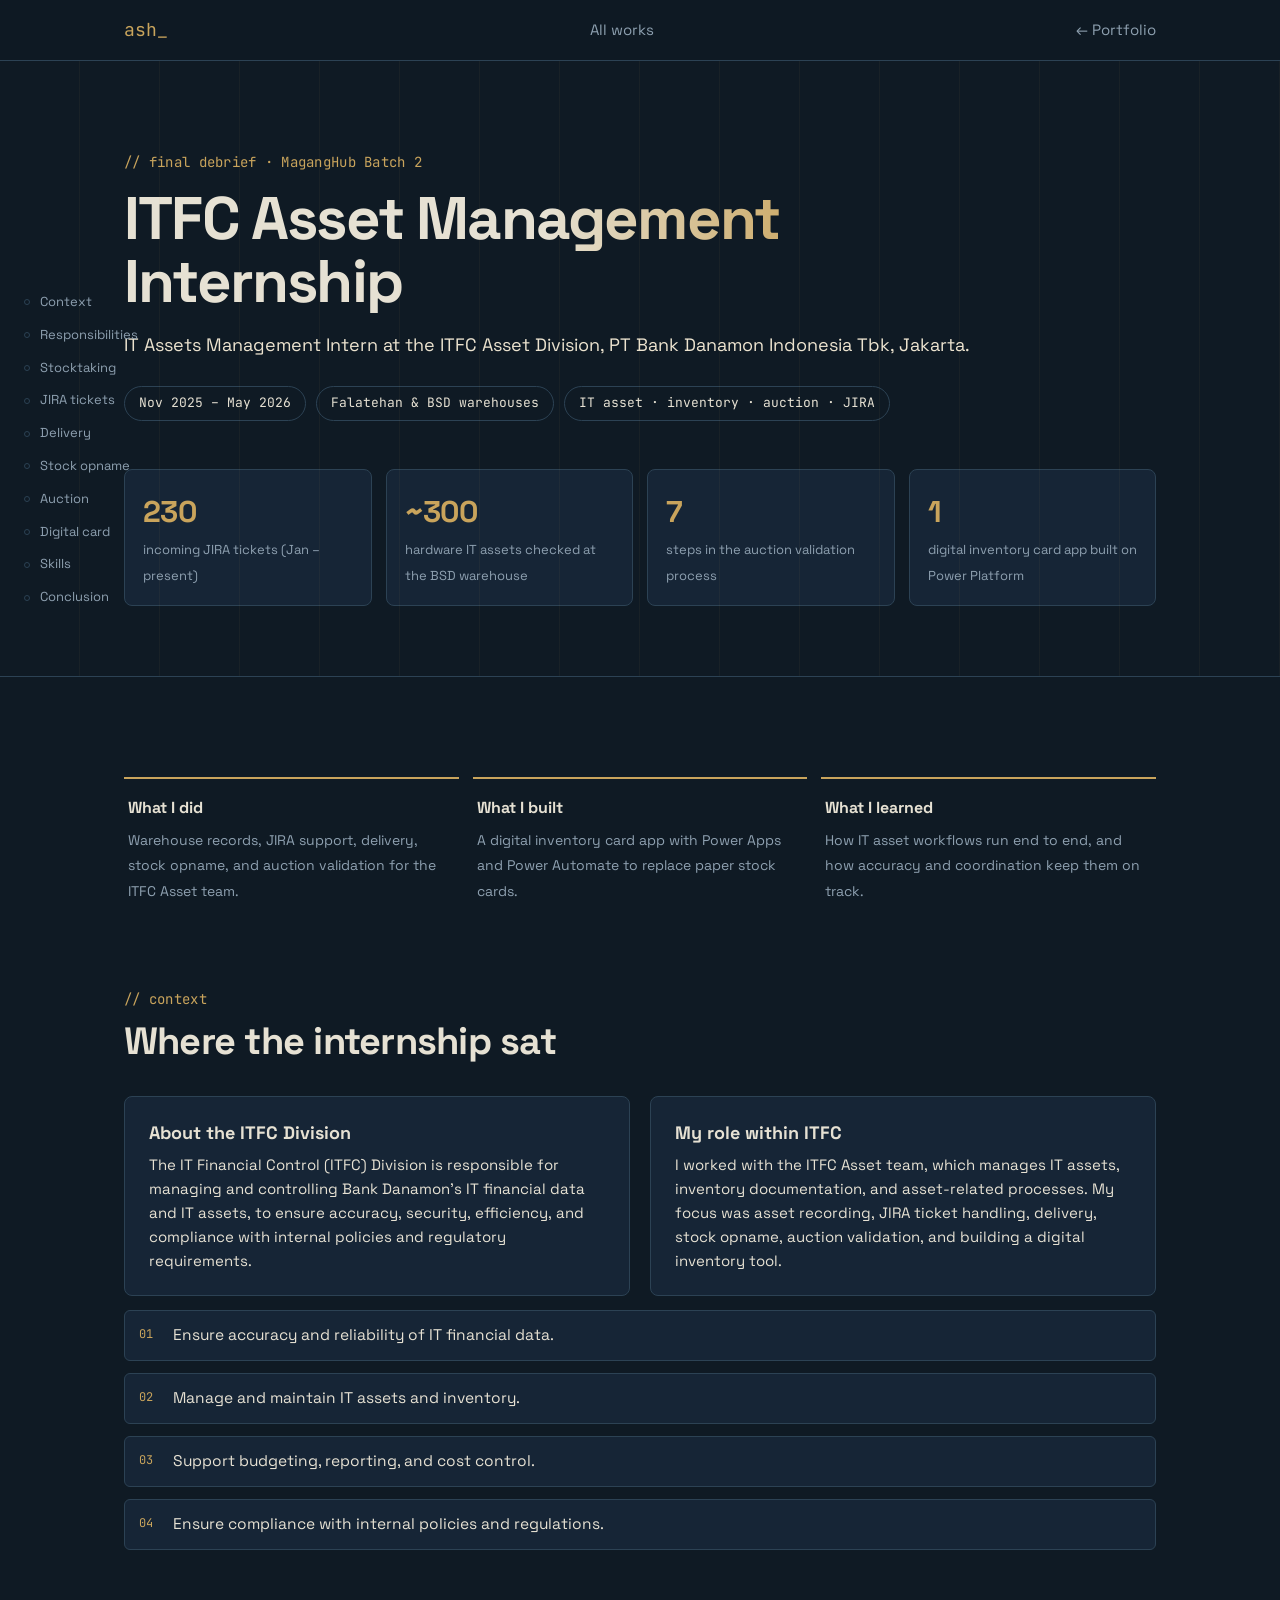
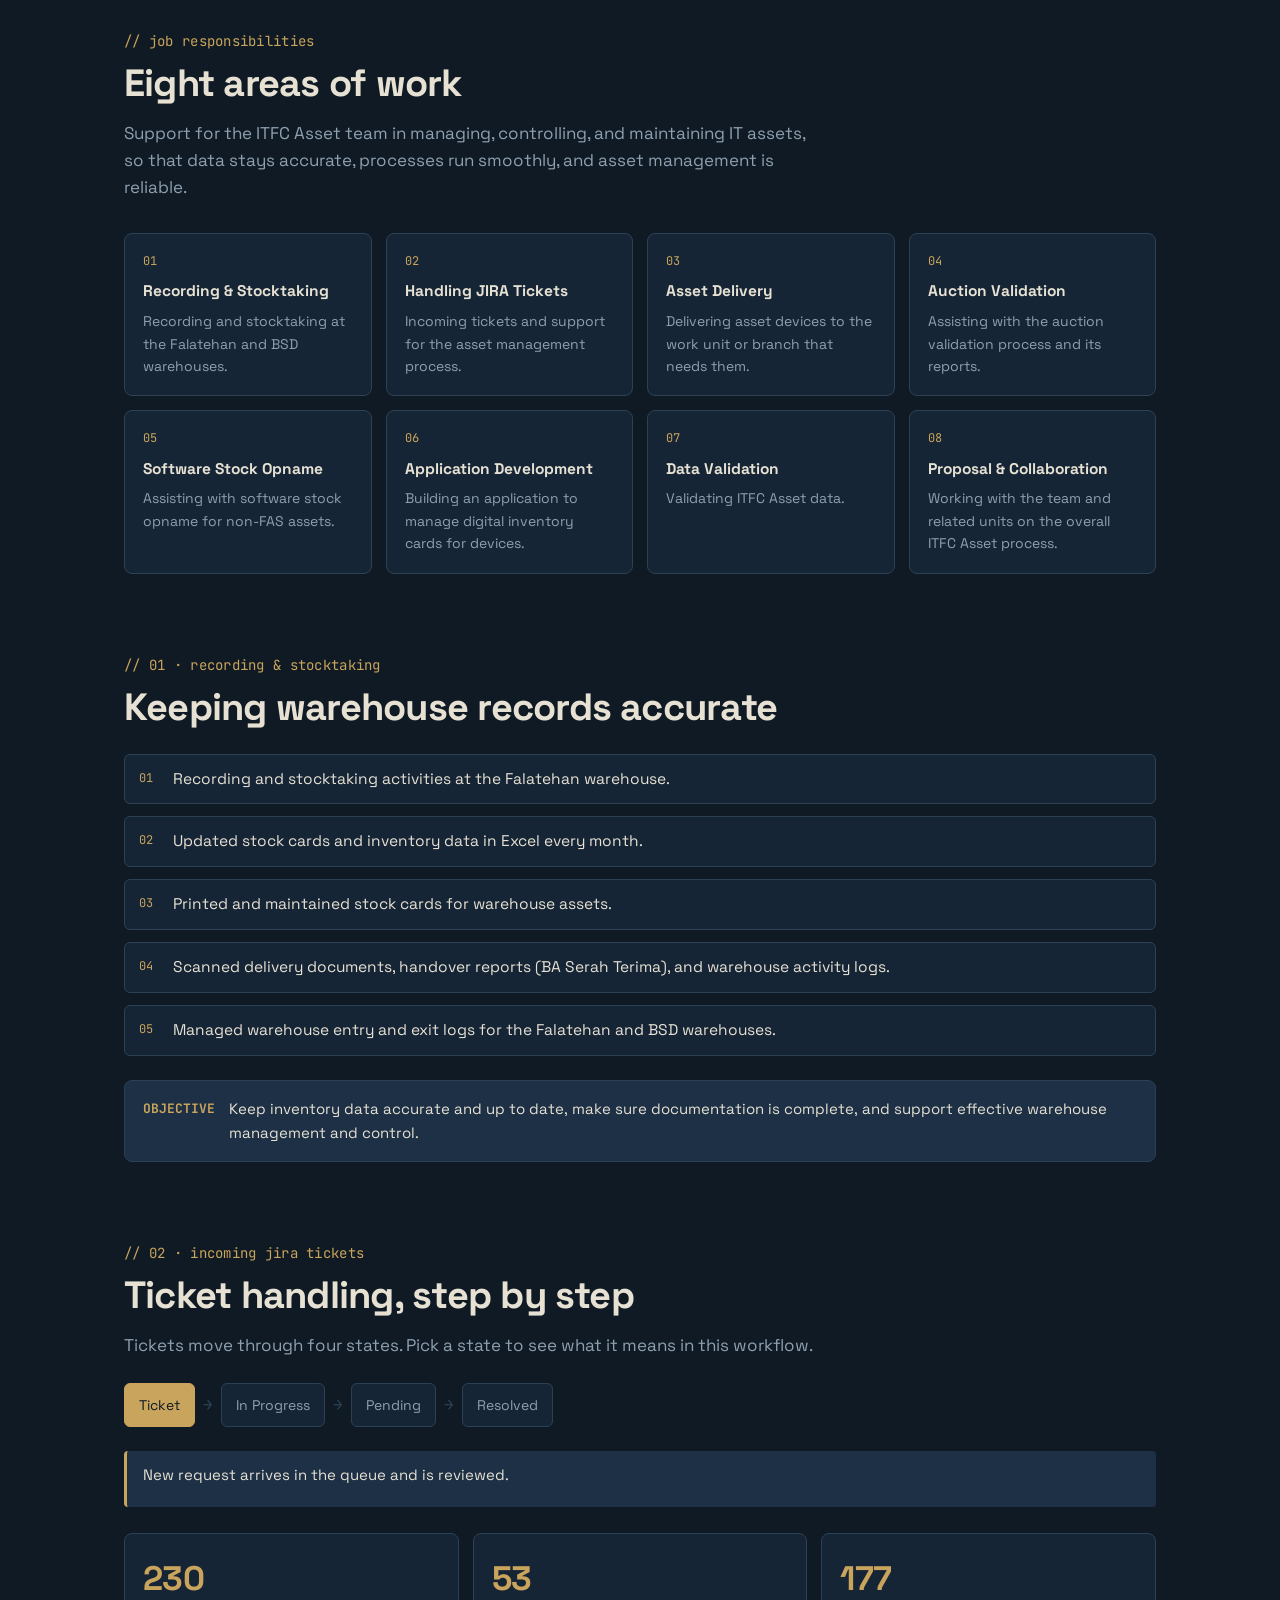
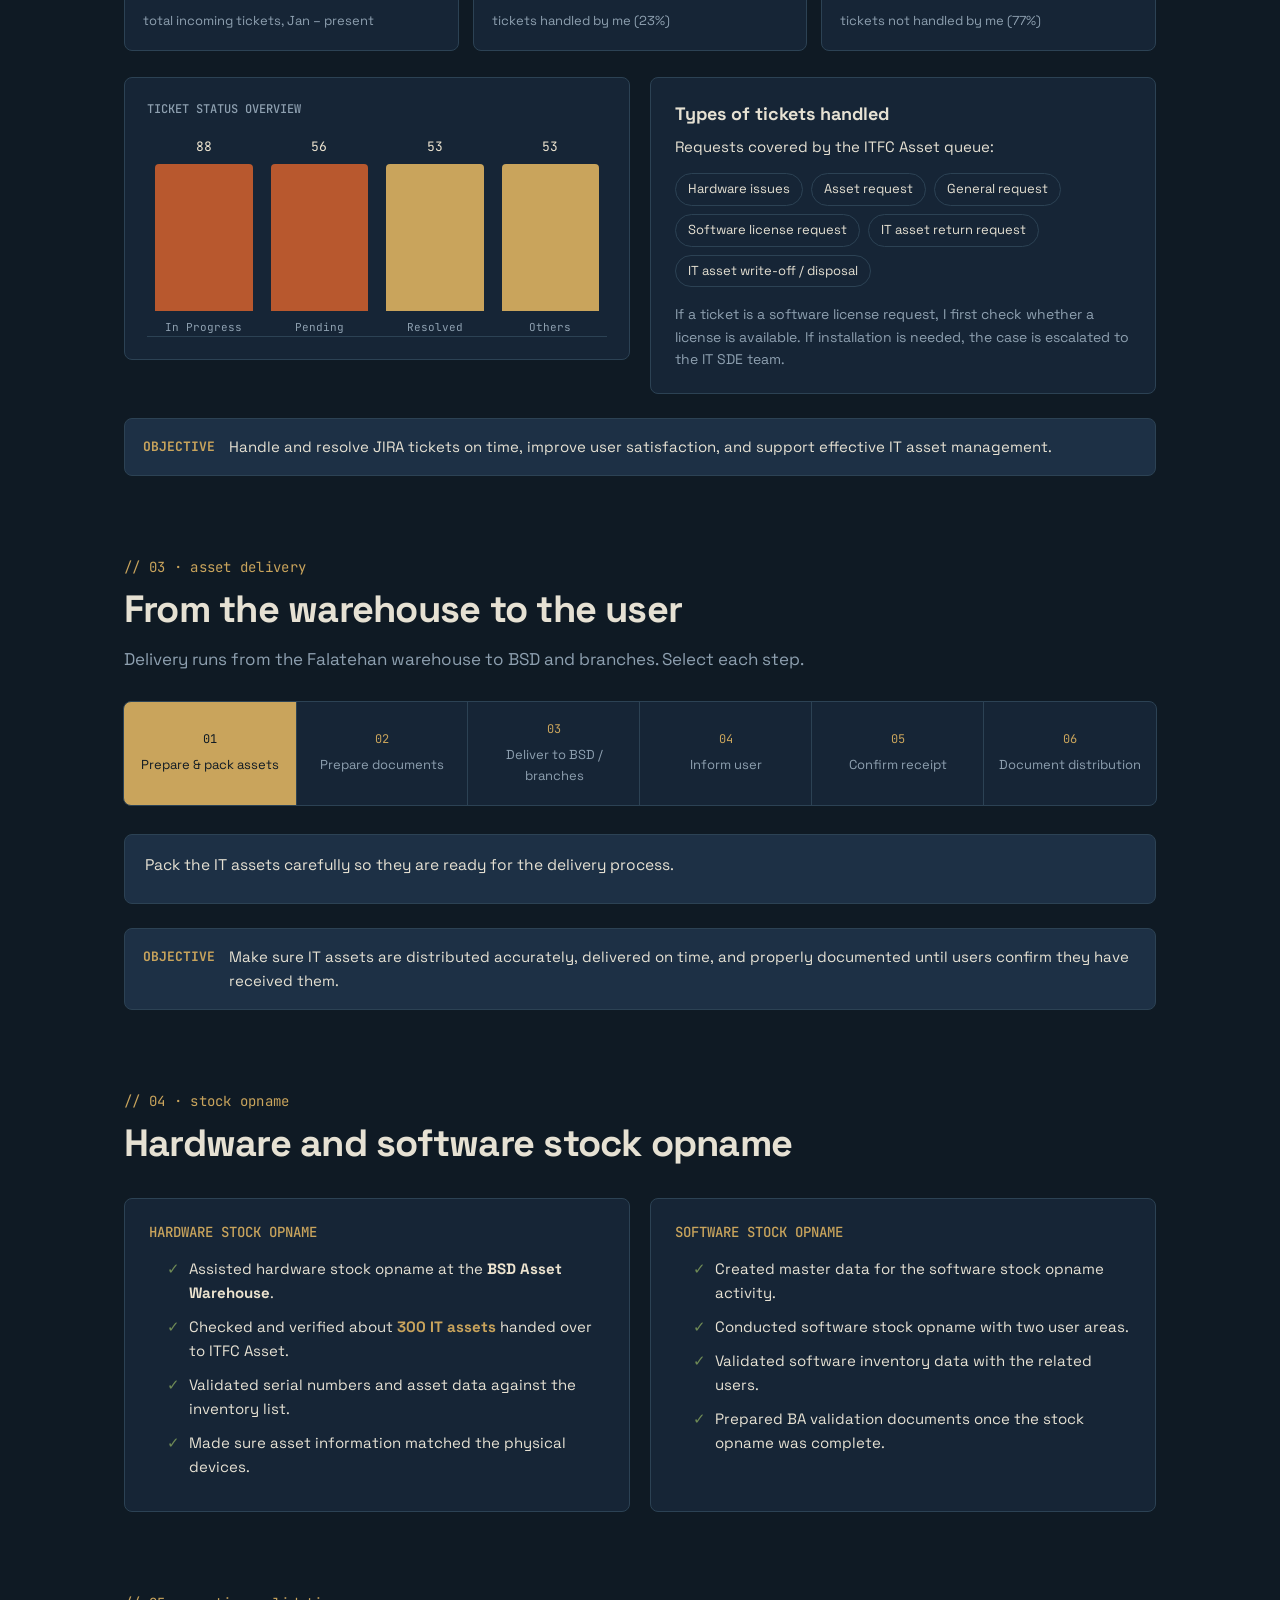
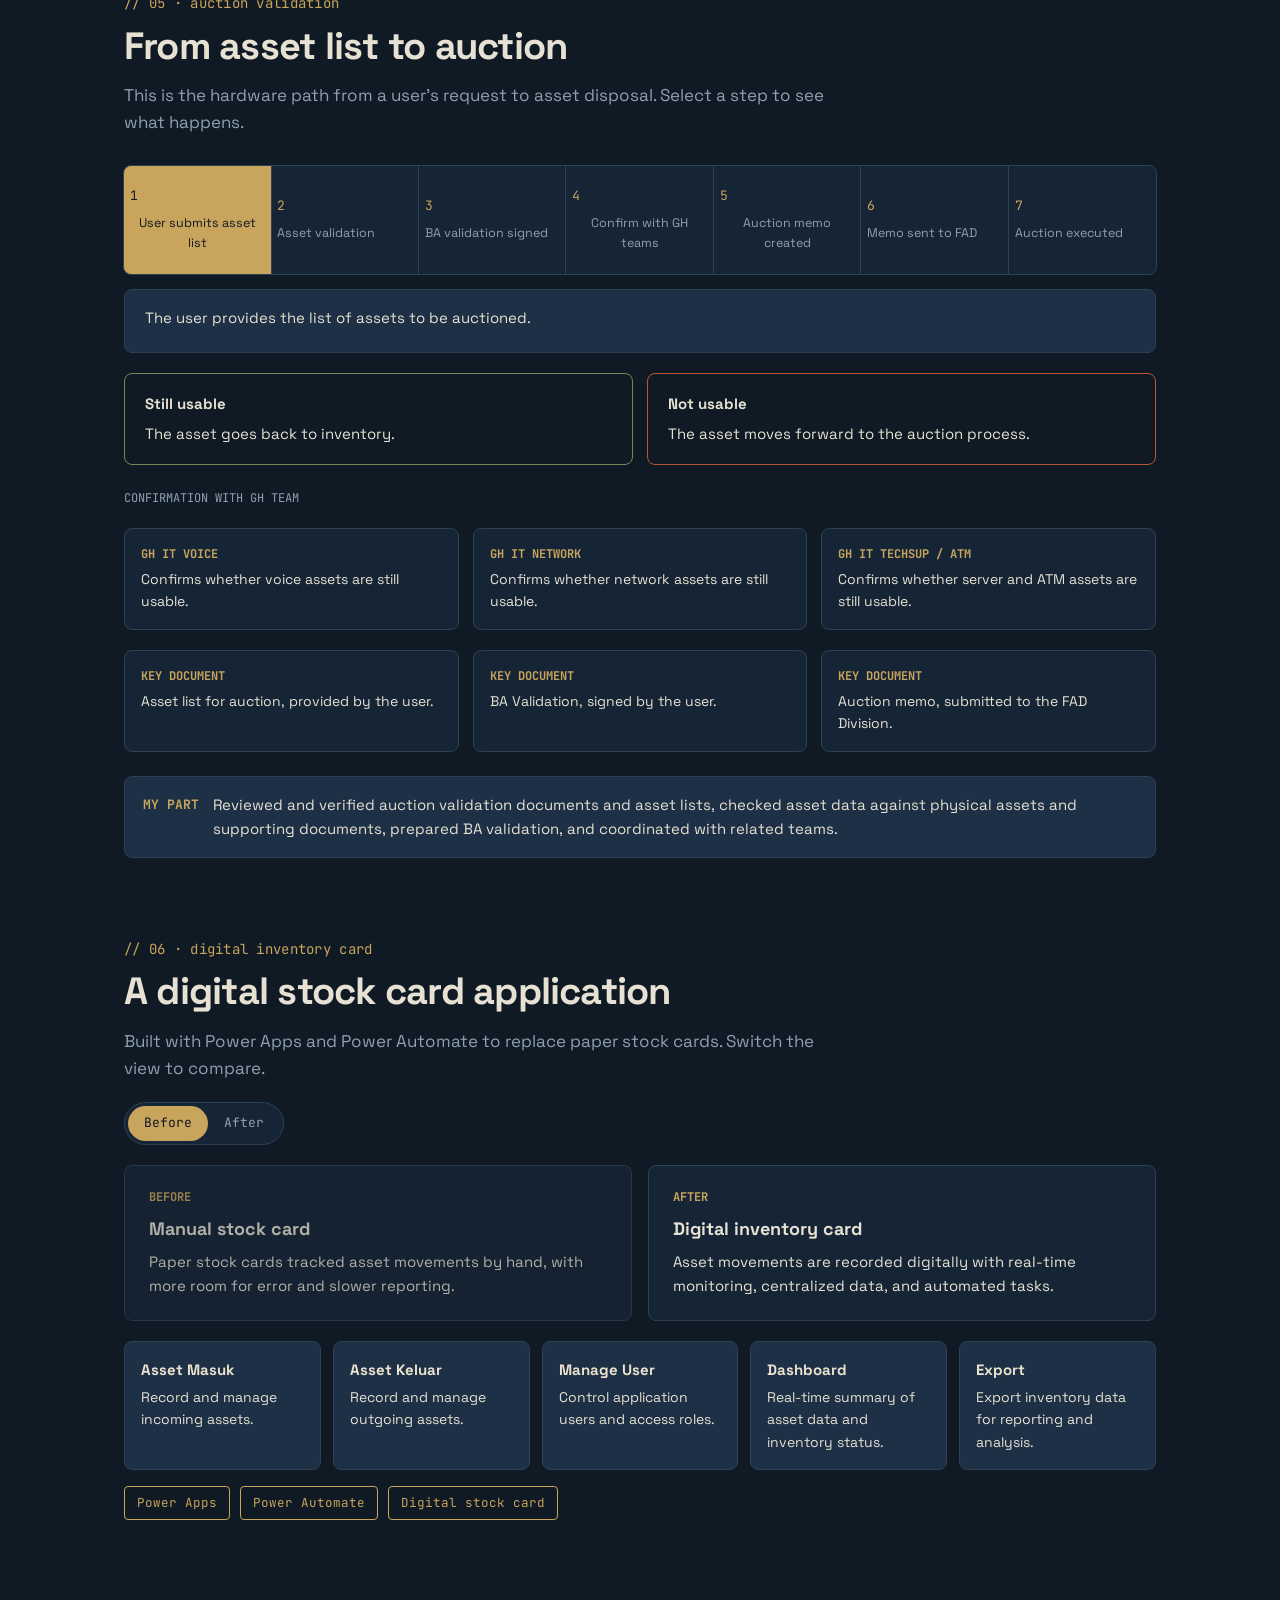
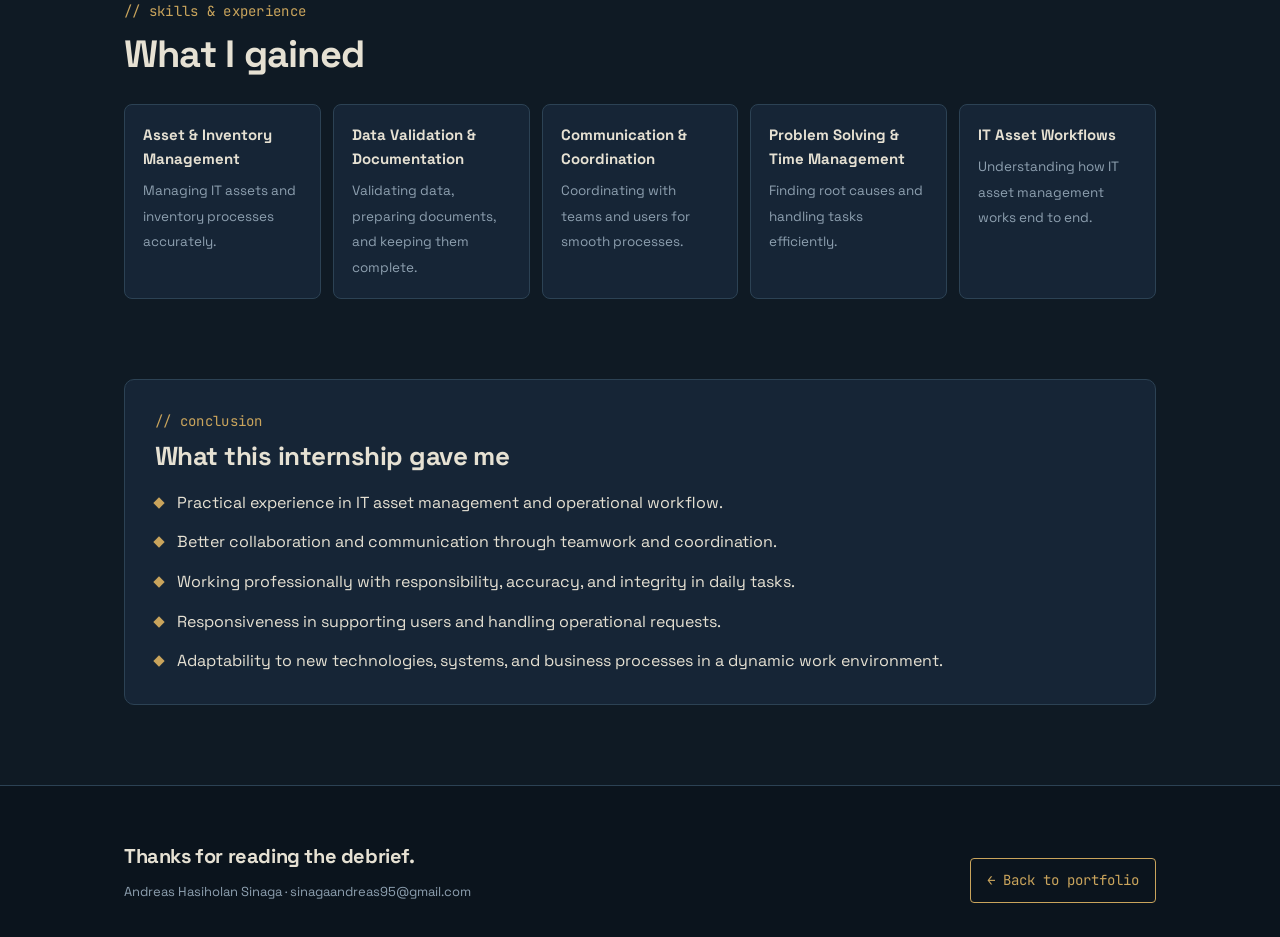
==== debrief.html @ f8578f16 "Add files via upload" ====
<!DOCTYPE html>
<html lang="en">
<head>
<meta charset="UTF-8">
<meta name="viewport" content="width=device-width, initial-scale=1">
<title>Internship Debrief · ITFC Asset Management, Bank Danamon | Andreas Hasiholan Sinaga</title>
<meta name="description" content="Final debrief of the IT Assets Management internship at ITFC Asset Division, Bank Danamon, MagangHub Batch 2.">
<link rel="preconnect" href="https://fonts.googleapis.com">
<link href="https://fonts.googleapis.com/css2?family=Space+Grotesk:wght@400;500;700&family=JetBrains+Mono:wght@400;500&display=swap" rel="stylesheet">
<style>
:root{--navy:#0f1a24;--panel:#162536;--panel2:#1d3045;--steel:#2c4254;--khaki:#c9a45c;--rust:#b8582e;--cream:#ece3cf;--ink:#e6e1d3;--muted:#8ea0b0;--moss:#6f8a55}
*{box-sizing:border-box;margin:0;padding:0}
html{scroll-behavior:smooth}
body{background:var(--navy);color:var(--ink);font-family:'Space Grotesk',system-ui,sans-serif;line-height:1.6;overflow-x:hidden}
.mono{font-family:'JetBrains Mono',monospace}
a{color:var(--khaki);text-decoration:none}
button{font:inherit}
:focus-visible{outline:2px solid var(--khaki);outline-offset:3px}
.wrap{max-width:1080px;margin:0 auto;padding:0 24px}
section{padding:80px 0}
.kicker{color:var(--khaki);font-size:14px;margin-bottom:10px}
.h2{font-size:clamp(26px,3.6vw,38px);font-weight:700;letter-spacing:-.02em;line-height:1.15;margin-bottom:14px}
.lead{max-width:64ch;font-size:17px;color:var(--muted)}
.rv{opacity:0;transform:translateY(22px);transition:opacity .7s ease,transform .7s ease}
.rv.in{opacity:1;transform:none}
.card{background:var(--panel);border:1px solid var(--steel);border-radius:8px;padding:22px 24px;transition:border-color .3s}
.card:hover{border-color:var(--khaki)}
.card h4{font-size:18px;font-weight:700;margin-bottom:6px}
.card p,.card li{font-size:15px;color:var(--ink)}
.card ul{padding-left:18px}
.card li{margin-bottom:4px}
.tag{display:inline-block;font-family:'JetBrains Mono',monospace;font-size:12px;color:var(--navy);background:var(--khaki);padding:3px 9px;border-radius:999px}
.obj{display:flex;gap:14px;align-items:flex-start;background:var(--panel2);border:1px solid var(--steel);border-radius:8px;padding:16px 18px;margin-top:24px}
.obj b{color:var(--khaki);font-family:'JetBrains Mono',monospace;font-size:13px;white-space:nowrap;padding-top:2px}
.obj span{font-size:15px}
.nav{position:sticky;top:0;z-index:5;background:rgba(15,26,36,.85);backdrop-filter:blur(10px);border-bottom:1px solid var(--steel)}
.nav .wrap{display:flex;justify-content:space-between;align-items:center;height:60px}
.nav a{color:var(--muted);font-size:15px}
.nav a:hover{color:var(--ink)}
.nav .logo{color:var(--khaki);font-family:'JetBrains Mono',monospace;font-size:18px}
.hero{padding:90px 0 70px;border-bottom:1px solid var(--steel);position:relative;overflow:hidden}
.hero::before{content:"";position:absolute;inset:0;background:repeating-linear-gradient(90deg,transparent 0 79px,rgba(201,164,92,.05) 79px 80px);pointer-events:none}
.hero h1{font-size:clamp(34px,5.5vw,60px);font-weight:700;letter-spacing:-.03em;line-height:1.05;margin:14px 0 18px;max-width:18ch}
.hero .sub{font-size:18px;color:var(--cream)}
.meta{display:flex;gap:10px;flex-wrap:wrap;margin-top:26px}
.meta span{font-family:'JetBrains Mono',monospace;font-size:13px;border:1px solid var(--steel);border-radius:999px;padding:6px 14px;color:var(--ink)}
.kpis{display:grid;grid-template-columns:repeat(4,1fr);gap:14px;margin-top:48px}
.kpis div{background:var(--panel);border:1px solid var(--steel);border-radius:8px;padding:18px}
.kpis b{display:block;font-size:30px;font-weight:700;color:var(--khaki);letter-spacing:-.02em}
.kpis span{font-size:13px;color:var(--muted)}
.grid8{display:grid;grid-template-columns:repeat(4,1fr);gap:14px;margin-top:32px}
.grid8 .card{padding:18px}
.grid8 .card h4{font-size:15.5px}
.grid8 .card p{font-size:14px;color:var(--muted)}
.num{font-family:'JetBrains Mono',monospace;font-size:12px;color:var(--khaki);margin-bottom:8px;display:block}
.split{display:grid;grid-template-columns:1fr 1fr;gap:20px;align-items:start;margin-top:32px}
.bulletlist{display:grid;gap:12px}
.bulletlist div{display:flex;gap:12px;align-items:flex-start;font-size:15.5px;color:var(--ink);padding:12px 14px;background:var(--panel);border:1px solid var(--steel);border-radius:6px}
.bulletlist div i{font-style:normal;font-family:'JetBrains Mono',monospace;font-size:12px;color:var(--khaki);min-width:22px;padding-top:2px}

/* JIRA */
.flow{display:flex;gap:8px;flex-wrap:wrap;align-items:center;margin:24px 0}
.flow button{background:var(--panel);border:1px solid var(--steel);color:var(--muted);padding:10px 14px;border-radius:6px;cursor:pointer;font-size:14px;transition:all .25s}
.flow button:hover{color:var(--ink)}
.flow button.on{background:var(--khaki);color:var(--navy);border-color:var(--khaki)}
.flow .arr{color:var(--steel);font-family:'JetBrains Mono',monospace}
.flow-note{background:var(--panel2);border-left:3px solid var(--khaki);padding:12px 16px;border-radius:4px;font-size:15px;min-height:56px;color:var(--ink)}
.kpi-row{display:grid;grid-template-columns:repeat(3,1fr);gap:14px;margin:26px 0}
.kpi-row div{background:var(--panel);border:1px solid var(--steel);border-radius:8px;padding:18px;text-align:left}
.kpi-row b{display:block;font-size:34px;font-weight:700;color:var(--khaki);letter-spacing:-.02em}
.kpi-row span{font-size:13px;color:var(--muted)}
.chart{background:var(--panel);border:1px solid var(--steel);border-radius:8px;padding:22px}
.chart h5{font-family:'JetBrains Mono',monospace;font-size:12px;font-weight:500;color:var(--muted);margin-bottom:18px}
.bars{display:flex;align-items:flex-end;gap:18px;height:200px;border-bottom:1px solid var(--steel);padding:0 8px}
.bars div{flex:1;display:flex;flex-direction:column;justify-content:flex-end;align-items:center;height:100%}
.bars .fill{width:100%;background:var(--rust);border-radius:4px 4px 0 0;height:0;transition:height 1s cubic-bezier(.3,.7,.4,1)}
.bars .fill.a{background:var(--khaki)}
.bars .val{font-family:'JetBrains Mono',monospace;font-size:13px;color:var(--cream);margin-bottom:6px}
.bars .lbl{font-family:'JetBrains Mono',monospace;font-size:11px;color:var(--muted);margin-top:8px;text-align:center}
.types{display:flex;flex-wrap:wrap;gap:8px;margin-top:14px}
.types span{font-size:13px;border:1px solid var(--steel);border-radius:999px;padding:5px 12px}

/* delivery */
.dflow{display:grid;grid-template-columns:repeat(6,1fr);gap:0;margin:28px 0;position:relative}
.dflow button{position:relative;background:var(--panel);border:1px solid var(--steel);color:var(--muted);padding:18px 8px;text-align:center;cursor:pointer;font-size:13px;transition:all .25s;margin:0 -1px}
.dflow button:first-child{border-radius:8px 0 0 8px}
.dflow button:last-child{border-radius:0 8px 8px 0}
.dflow button .mono{display:block;color:var(--khaki);font-size:12px;margin-bottom:6px}
.dflow button.on{background:var(--khaki);color:var(--navy);z-index:1}
.dflow button.on .mono{color:var(--navy)}
.dflow-note{background:var(--panel2);border:1px solid var(--steel);border-radius:8px;padding:18px 20px;font-size:15.5px;min-height:70px}

/* stock opname */
.two{display:grid;grid-template-columns:1fr 1fr;gap:20px;margin-top:32px}
.two .card h4{color:var(--khaki);font-family:'JetBrains Mono',monospace;font-size:14px;font-weight:500;margin-bottom:14px}
.two .card li{list-style:none;position:relative;padding-left:22px;margin-bottom:10px}
.two .card li::before{content:"✓";position:absolute;left:0;color:var(--moss);font-family:'JetBrains Mono',monospace}
.hl{color:var(--cream);font-weight:700}

/* auction */
.auc{display:grid;grid-template-columns:repeat(7,1fr);gap:0;margin:28px 0 14px;position:relative}
.auc button{background:var(--panel);border:1px solid var(--steel);color:var(--muted);padding:14px 6px;cursor:pointer;font-size:12.5px;text-align:center;transition:all .25s;margin:0 -1px;min-height:110px;display:flex;flex-direction:column;justify-content:center;gap:6px}
.auc button:first-child{border-radius:8px 0 0 8px}
.auc button:last-child{border-radius:0 8px 8px 0}
.auc button .mono{color:var(--khaki);font-size:13px}
.auc button.on{background:var(--khaki);color:var(--navy);z-index:1}
.auc button.on .mono{color:var(--navy)}
.auc-note{background:var(--panel2);border:1px solid var(--steel);border-radius:8px;padding:16px 20px;font-size:15px;min-height:64px;margin-bottom:20px}
.decision{display:grid;grid-template-columns:1fr 1fr;gap:14px}
.decision div{border-radius:8px;padding:18px 20px;font-size:15px;border:1px solid var(--steel)}
.decision .ok{border-color:var(--moss)}
.decision .no{border-color:var(--rust)}
.decision h4{font-size:15px;margin-bottom:6px}
.docs{display:grid;grid-template-columns:repeat(3,1fr);gap:14px;margin-top:20px}
.docs div{background:var(--panel);border:1px solid var(--steel);border-radius:8px;padding:16px;font-size:14px}
.docs b{display:block;color:var(--khaki);font-family:'JetBrains Mono',monospace;font-size:12px;margin-bottom:4px}

/* digital card */
.toggle{display:inline-flex;border:1px solid var(--steel);border-radius:999px;padding:3px;background:var(--panel);margin-top:20px}
.toggle button{background:none;border:0;color:var(--muted);padding:7px 16px;border-radius:999px;cursor:pointer;font-family:'JetBrains Mono',monospace;font-size:13px}
.toggle button.on{background:var(--khaki);color:var(--navy)}
.ba{display:grid;grid-template-columns:1fr 1fr;gap:16px;margin-top:20px}
.ba .card{min-height:150px;display:flex;flex-direction:column;justify-content:center}
.ba .card b{font-family:'JetBrains Mono',monospace;font-size:12px;color:var(--khaki);margin-bottom:8px}
.ba .card.before{opacity:.75}
.ba .card.after{border-color:var(--moss)}
.feat{display:grid;grid-template-columns:repeat(5,1fr);gap:12px;margin-top:20px}
.feat div{background:var(--panel2);border:1px solid var(--steel);border-radius:8px;padding:16px;font-size:14px}
.feat b{display:block;color:var(--cream);font-size:15px;margin-bottom:4px}
.stack{display:flex;gap:10px;flex-wrap:wrap;margin-top:16px}
.stack span{font-family:'JetBrains Mono',monospace;font-size:12.5px;padding:6px 12px;border:1px solid var(--khaki);color:var(--khaki);border-radius:4px}

/* skills & conclusion */
.skills{display:grid;grid-template-columns:repeat(5,1fr);gap:12px;margin-top:28px}
.skills div{background:var(--panel);border:1px solid var(--steel);border-radius:8px;padding:18px;transition:transform .25s,border-color .25s}
.skills div:hover{transform:translateY(-4px);border-color:var(--khaki)}
.skills b{display:block;font-size:15px;margin-bottom:6px}
.skills span{font-size:13.5px;color:var(--muted)}
.concl{background:var(--panel);border:1px solid var(--steel);border-radius:10px;padding:30px}
.concl ol{list-style:none;display:grid;gap:14px;margin-top:18px}
.concl li{display:flex;gap:14px;font-size:16px}
.concl li::before{content:"";width:8px;min-width:8px;height:8px;background:var(--khaki);margin-top:9px;transform:rotate(45deg)}

.foot{border-top:1px solid var(--steel);background:#0b141d;padding:54px 0 34px}
.foot .wrap{display:flex;justify-content:space-between;align-items:flex-end;gap:24px;flex-wrap:wrap}
.foot p{font-size:20px;font-weight:700;letter-spacing:-.02em}
.foot a.back{font-family:'JetBrains Mono',monospace;font-size:14px;border:1px solid var(--khaki);color:var(--khaki);padding:10px 16px;border-radius:4px}
.foot a.back:hover{background:var(--khaki);color:var(--navy)}
.foot small{display:block;color:var(--muted);font-size:13px;margin-top:10px}

@media(max-width:860px){.kpis,.grid8,.feat,.skills{grid-template-columns:1fr 1fr}.split,.two,.decision,.ba{grid-template-columns:1fr}.dflow,.auc{grid-template-columns:1fr 1fr 1fr;}.dflow button,.auc button{border-radius:8px!important;margin:0}.kpi-row{grid-template-columns:1fr}.docs{grid-template-columns:1fr}}
@media(max-width:520px){.kpis,.grid8,.feat,.skills{grid-template-columns:1fr}.dflow,.auc{grid-template-columns:1fr 1fr}}
@media(prefers-reduced-motion:reduce){*,*::before,*::after{animation:none!important;transition:none!important;scroll-behavior:auto!important}.rv{opacity:1;transform:none}}

/* ---- polish ---- */
.progress{position:fixed;top:0;left:0;height:3px;width:0;background:linear-gradient(90deg,var(--khaki),var(--rust));z-index:20}
.toc{display:none}
@media(min-width:1280px){
  .toc{display:flex;flex-direction:column;gap:4px;position:fixed;left:24px;top:50%;transform:translateY(-50%);z-index:4}
  .toc a{display:flex;align-items:center;gap:10px;font-size:13px;color:var(--muted);padding:4px 0;transition:color .2s}
  .toc a i{width:6px;height:6px;border-radius:50%;border:1px solid var(--steel);transition:all .2s}
  .toc a:hover{color:var(--ink)}
  .toc a.act{color:var(--khaki)}
  .toc a.act i{background:var(--khaki);border-color:var(--khaki)}
}
.hero h1{background:linear-gradient(90deg,var(--ink) 0%,var(--ink) 60%,var(--khaki) 100%);-webkit-background-clip:text;background-clip:text;color:transparent}
.card{position:relative;overflow:hidden}
.card::after{content:"";position:absolute;left:0;top:0;bottom:0;width:3px;background:var(--khaki);transform:scaleY(0);transform-origin:top;transition:transform .35s}
.card:hover::after{transform:scaleY(1)}
.kicker{letter-spacing:.02em}
.summary{display:grid;grid-template-columns:repeat(3,1fr);gap:14px;margin-top:40px}
.summary div{border-top:2px solid var(--khaki);padding:16px 4px 4px}
.summary b{display:block;font-size:16px;margin-bottom:6px}
.summary span{font-size:14px;color:var(--muted)}
@media(max-width:860px){.summary{grid-template-columns:1fr}}
</style>
</head>
<body>
<div class="progress" id="progress"></div>
<aside class="toc" aria-label="Sections">
  <a href="#context" data-s="context"><i></i>Context</a>
  <a href="#responsibilities" data-s="responsibilities"><i></i>Responsibilities</a>
  <a href="#recording" data-s="recording"><i></i>Stocktaking</a>
  <a href="#jira" data-s="jira"><i></i>JIRA tickets</a>
  <a href="#delivery" data-s="delivery"><i></i>Delivery</a>
  <a href="#stock" data-s="stock"><i></i>Stock opname</a>
  <a href="#auction" data-s="auction"><i></i>Auction</a>
  <a href="#card" data-s="card"><i></i>Digital card</a>
  <a href="#skills" data-s="skills"><i></i>Skills</a>
  <a href="#conclusion" data-s="conclusion"><i></i>Conclusion</a>
</aside>

<nav class="nav">
  <div class="wrap">
    <a class="logo" href="index.html">ash<span>_</span></a>
    <a href="works.html">All works</a><a href="index.html#kerja">← Portfolio</a>
  </div>
</nav>

<header class="hero">
  <div class="wrap">
    <p class="mono kicker">// final debrief · MagangHub Batch 2</p>
    <h1>ITFC Asset Management Internship</h1>
    <p class="sub">IT Assets Management Intern at the ITFC Asset Division, PT Bank Danamon Indonesia Tbk, Jakarta.</p>
    <div class="meta">
      <span>Nov 2025 – May 2026</span>
      <span>Falatehan & BSD warehouses</span>
      <span>IT asset · inventory · auction · JIRA</span>
    </div>
    <div class="kpis rv">
      <div><b>230</b><span>incoming JIRA tickets (Jan – present)</span></div>
      <div><b>~300</b><span>hardware IT assets checked at the BSD warehouse</span></div>
      <div><b>7</b><span>steps in the auction validation process</span></div>
      <div><b>1</b><span>digital inventory card app built on Power Platform</span></div>
    </div>
  </div>
</header>

<section class="ringkas-wrap" style="padding:60px 0 0"><div class="wrap">
  <div class="summary rv">
    <div><b>What I did</b><span>Warehouse records, JIRA support, delivery, stock opname, and auction validation for the ITFC Asset team.</span></div>
    <div><b>What I built</b><span>A digital inventory card app with Power Apps and Power Automate to replace paper stock cards.</span></div>
    <div><b>What I learned</b><span>How IT asset workflows run end to end, and how accuracy and coordination keep them on track.</span></div>
  </div>
</div></section>
<section id="context">
  <div class="wrap">
    <p class="mono kicker rv">// context</p>
    <h2 class="h2 rv">Where the internship sat</h2>
    <div class="split rv">
      <div class="card">
        <h4>About the ITFC Division</h4>
        <p>The IT Financial Control (ITFC) Division is responsible for managing and controlling Bank Danamon's IT financial data and IT assets, to ensure accuracy, security, efficiency, and compliance with internal policies and regulatory requirements.</p>
      </div>
      <div class="card">
        <h4>My role within ITFC</h4>
        <p>I worked with the ITFC Asset team, which manages IT assets, inventory documentation, and asset-related processes. My focus was asset recording, JIRA ticket handling, delivery, stock opname, auction validation, and building a digital inventory tool.</p>
      </div>
    </div>
    <div class="bulletlist rv" style="margin-top:14px">
      <div><i>01</i>Ensure accuracy and reliability of IT financial data.</div>
      <div><i>02</i>Manage and maintain IT assets and inventory.</div>
      <div><i>03</i>Support budgeting, reporting, and cost control.</div>
      <div><i>04</i>Ensure compliance with internal policies and regulations.</div>
    </div>
  </div>
</section>

<section id="responsibilities" style="padding-top:0">
  <div class="wrap">
    <p class="mono kicker rv">// job responsibilities</p>
    <h2 class="h2 rv">Eight areas of work</h2>
    <p class="lead rv">Support for the ITFC Asset team in managing, controlling, and maintaining IT assets, so that data stays accurate, processes run smoothly, and asset management is reliable.</p>
    <div class="grid8 rv">
      <div class="card"><span class="num">01</span><h4>Recording & Stocktaking</h4><p>Recording and stocktaking at the Falatehan and BSD warehouses.</p></div>
      <div class="card"><span class="num">02</span><h4>Handling JIRA Tickets</h4><p>Incoming tickets and support for the asset management process.</p></div>
      <div class="card"><span class="num">03</span><h4>Asset Delivery</h4><p>Delivering asset devices to the work unit or branch that needs them.</p></div>
      <div class="card"><span class="num">04</span><h4>Auction Validation</h4><p>Assisting with the auction validation process and its reports.</p></div>
      <div class="card"><span class="num">05</span><h4>Software Stock Opname</h4><p>Assisting with software stock opname for non-FAS assets.</p></div>
      <div class="card"><span class="num">06</span><h4>Application Development</h4><p>Building an application to manage digital inventory cards for devices.</p></div>
      <div class="card"><span class="num">07</span><h4>Data Validation</h4><p>Validating ITFC Asset data.</p></div>
      <div class="card"><span class="num">08</span><h4>Proposal & Collaboration</h4><p>Working with the team and related units on the overall ITFC Asset process.</p></div>
    </div>
  </div>
</section>

<section id="recording" style="padding-top:0">
  <div class="wrap">
    <p class="mono kicker rv">// 01 · recording & stocktaking</p>
    <h2 class="h2 rv">Keeping warehouse records accurate</h2>
    <div class="bulletlist rv" style="margin-top:24px">
      <div><i>01</i>Recording and stocktaking activities at the Falatehan warehouse.</div>
      <div><i>02</i>Updated stock cards and inventory data in Excel every month.</div>
      <div><i>03</i>Printed and maintained stock cards for warehouse assets.</div>
      <div><i>04</i>Scanned delivery documents, handover reports (BA Serah Terima), and warehouse activity logs.</div>
      <div><i>05</i>Managed warehouse entry and exit logs for the Falatehan and BSD warehouses.</div>
    </div>
    <div class="obj rv"><b>OBJECTIVE</b><span>Keep inventory data accurate and up to date, make sure documentation is complete, and support effective warehouse management and control.</span></div>
  </div>
</section>

<section id="jira" style="padding-top:0">
  <div class="wrap">
    <p class="mono kicker rv">// 02 · incoming jira tickets</p>
    <h2 class="h2 rv">Ticket handling, step by step</h2>
    <p class="lead rv">Tickets move through four states. Pick a state to see what it means in this workflow.</p>
    <div class="flow rv" id="jflow" role="tablist">
      <button class="on" data-k="0">Ticket</button><span class="arr">→</span>
      <button data-k="1">In Progress</button><span class="arr">→</span>
      <button data-k="2">Pending</button><span class="arr">→</span>
      <button data-k="3">Resolved</button>
    </div>
    <div class="flow-note rv" id="jnote">New request arrives in the queue and is reviewed.</div>

    <div class="kpi-row rv">
      <div><b>230</b><span>total incoming tickets, Jan – present</span></div>
      <div><b>53</b><span>tickets handled by me (23%)</span></div>
      <div><b>177</b><span>tickets not handled by me (77%)</span></div>
    </div>

    <div class="split rv" style="margin-top:0">
      <div class="chart">
        <h5>TICKET STATUS OVERVIEW</h5>
        <div class="bars" id="bars">
          <div><span class="val">88</span><div class="fill" data-h="88"></div><span class="lbl">In Progress</span></div>
          <div><span class="val">56</span><div class="fill" data-h="56"></div><span class="lbl">Pending</span></div>
          <div><span class="val">53</span><div class="fill a" data-h="53"></div><span class="lbl">Resolved</span></div>
          <div><span class="val">53</span><div class="fill a" data-h="53"></div><span class="lbl">Others</span></div>
        </div>
      </div>
      <div class="card">
        <h4>Types of tickets handled</h4>
        <p>Requests covered by the ITFC Asset queue:</p>
        <div class="types">
          <span>Hardware issues</span><span>Asset request</span><span>General request</span><span>Software license request</span><span>IT asset return request</span><span>IT asset write-off / disposal</span>
        </div>
        <p style="margin-top:16px;font-size:14px;color:var(--muted)">If a ticket is a software license request, I first check whether a license is available. If installation is needed, the case is escalated to the IT SDE team.</p>
      </div>
    </div>
    <div class="obj rv"><b>OBJECTIVE</b><span>Handle and resolve JIRA tickets on time, improve user satisfaction, and support effective IT asset management.</span></div>
  </div>
</section>

<section id="delivery" style="padding-top:0">
  <div class="wrap">
    <p class="mono kicker rv">// 03 · asset delivery</p>
    <h2 class="h2 rv">From the warehouse to the user</h2>
    <p class="lead rv">Delivery runs from the Falatehan warehouse to BSD and branches. Select each step.</p>
    <div class="dflow rv" id="dflow">
      <button class="on" data-k="0"><span class="mono">01</span>Prepare & pack assets</button>
      <button data-k="1"><span class="mono">02</span>Prepare documents</button>
      <button data-k="2"><span class="mono">03</span>Deliver to BSD / branches</button>
      <button data-k="3"><span class="mono">04</span>Inform user</button>
      <button data-k="4"><span class="mono">05</span>Confirm receipt</button>
      <button data-k="5"><span class="mono">06</span>Document distribution</button>
    </div>
    <div class="dflow-note rv" id="dnote">Pack the IT assets carefully so they are ready for the delivery process.</div>
    <div class="obj rv"><b>OBJECTIVE</b><span>Make sure IT assets are distributed accurately, delivered on time, and properly documented until users confirm they have received them.</span></div>
  </div>
</section>

<section id="stock" style="padding-top:0">
  <div class="wrap">
    <p class="mono kicker rv">// 04 · stock opname</p>
    <h2 class="h2 rv">Hardware and software stock opname</h2>
    <div class="two">
      <div class="card rv">
        <h4>HARDWARE STOCK OPNAME</h4>
        <ul>
          <li>Assisted hardware stock opname at the <span class="hl">BSD Asset Warehouse</span>.</li>
          <li>Checked and verified about <span class="hl" style="color:var(--khaki)">300 IT assets</span> handed over to ITFC Asset.</li>
          <li>Validated serial numbers and asset data against the inventory list.</li>
          <li>Made sure asset information matched the physical devices.</li>
        </ul>
      </div>
      <div class="card rv">
        <h4>SOFTWARE STOCK OPNAME</h4>
        <ul>
          <li>Created master data for the software stock opname activity.</li>
          <li>Conducted software stock opname with two user areas.</li>
          <li>Validated software inventory data with the related users.</li>
          <li>Prepared BA validation documents once the stock opname was complete.</li>
        </ul>
      </div>
    </div>
  </div>
</section>

<section id="auction" style="padding-top:0">
  <div class="wrap">
    <p class="mono kicker rv">// 05 · auction validation</p>
    <h2 class="h2 rv">From asset list to auction</h2>
    <p class="lead rv">This is the hardware path from a user's request to asset disposal. Select a step to see what happens.</p>
    <div class="auc rv" id="auc">
      <button class="on" data-k="0"><span class="mono">1</span>User submits asset list</button>
      <button data-k="1"><span class="mono">2</span>Asset validation</button>
      <button data-k="2"><span class="mono">3</span>BA validation signed</button>
      <button data-k="3"><span class="mono">4</span>Confirm with GH teams</button>
      <button data-k="4"><span class="mono">5</span>Auction memo created</button>
      <button data-k="5"><span class="mono">6</span>Memo sent to FAD</button>
      <button data-k="6"><span class="mono">7</span>Auction executed</button>
    </div>
    <div class="auc-note rv" id="anote">The user provides the list of assets to be auctioned.</div>
    <div class="decision rv">
      <div class="ok"><h4>Still usable</h4><p>The asset goes back to inventory.</p></div>
      <div class="no"><h4>Not usable</h4><p>The asset moves forward to the auction process.</p></div>
    </div>
    <p class="mono" style="font-size:12px;color:var(--muted);margin:24px 0 0">CONFIRMATION WITH GH TEAM</p>
    <div class="docs rv">
      <div><b>GH IT VOICE</b>Confirms whether voice assets are still usable.</div>
      <div><b>GH IT NETWORK</b>Confirms whether network assets are still usable.</div>
      <div><b>GH IT TECHSUP / ATM</b>Confirms whether server and ATM assets are still usable.</div>
    </div>
    <div class="docs rv">
      <div><b>KEY DOCUMENT</b>Asset list for auction, provided by the user.</div>
      <div><b>KEY DOCUMENT</b>BA Validation, signed by the user.</div>
      <div><b>KEY DOCUMENT</b>Auction memo, submitted to the FAD Division.</div>
    </div>
    <div class="obj rv"><b>MY PART</b><span>Reviewed and verified auction validation documents and asset lists, checked asset data against physical assets and supporting documents, prepared BA validation, and coordinated with related teams.</span></div>
  </div>
</section>

<section id="card" style="padding-top:0">
  <div class="wrap">
    <p class="mono kicker rv">// 06 · digital inventory card</p>
    <h2 class="h2 rv">A digital stock card application</h2>
    <p class="lead rv">Built with Power Apps and Power Automate to replace paper stock cards. Switch the view to compare.</p>
    <div class="toggle rv" id="ptoggle">
      <button class="on" data-v="before">Before</button>
      <button data-v="after">After</button>
    </div>
    <div class="ba rv">
      <div class="card before" id="cardA"><b>BEFORE</b><h4>Manual stock card</h4><p>Paper stock cards tracked asset movements by hand, with more room for error and slower reporting.</p></div>
      <div class="card" id="cardB"><b>AFTER</b><h4>Digital inventory card</h4><p>Asset movements are recorded digitally with real-time monitoring, centralized data, and automated tasks.</p></div>
    </div>
    <div class="feat rv">
      <div><b>Asset Masuk</b>Record and manage incoming assets.</div>
      <div><b>Asset Keluar</b>Record and manage outgoing assets.</div>
      <div><b>Manage User</b>Control application users and access roles.</div>
      <div><b>Dashboard</b>Real-time summary of asset data and inventory status.</div>
      <div><b>Export</b>Export inventory data for reporting and analysis.</div>
    </div>
    <div class="stack rv"><span>Power Apps</span><span>Power Automate</span><span>Digital stock card</span></div>
  </div>
</section>

<section id="skills" style="padding-top:0">
  <div class="wrap">
    <p class="mono kicker rv">// skills & experience</p>
    <h2 class="h2 rv">What I gained</h2>
    <div class="skills rv">
      <div><b>Asset & Inventory Management</b><span>Managing IT assets and inventory processes accurately.</span></div>
      <div><b>Data Validation & Documentation</b><span>Validating data, preparing documents, and keeping them complete.</span></div>
      <div><b>Communication & Coordination</b><span>Coordinating with teams and users for smooth processes.</span></div>
      <div><b>Problem Solving & Time Management</b><span>Finding root causes and handling tasks efficiently.</span></div>
      <div><b>IT Asset Workflows</b><span>Understanding how IT asset management works end to end.</span></div>
    </div>
  </div>
</section>

<section id="conclusion" style="padding-top:0">
  <div class="wrap">
    <div class="concl rv">
      <p class="mono kicker">// conclusion</p>
      <h2 class="h2" style="font-size:26px">What this internship gave me</h2>
      <ol>
        <li>Practical experience in IT asset management and operational workflow.</li>
        <li>Better collaboration and communication through teamwork and coordination.</li>
        <li>Working professionally with responsibility, accuracy, and integrity in daily tasks.</li>
        <li>Responsiveness in supporting users and handling operational requests.</li>
        <li>Adaptability to new technologies, systems, and business processes in a dynamic work environment.</li>
      </ol>
    </div>
  </div>
</section>

<footer class="foot">
  <div class="wrap">
    <div>
      <p>Thanks for reading the debrief.</p>
      <small>Andreas Hasiholan Sinaga · sinagaandreas95@gmail.com</small>
    </div>
    <a class="back" href="index.html">← Back to portfolio</a>
  </div>
</footer>

<script>
/* reveal */
const io=new IntersectionObserver(es=>es.forEach(e=>{if(e.isIntersecting){e.target.classList.add('in');io.unobserve(e.target)}}),{threshold:.12});
document.querySelectorAll('.rv').forEach(el=>io.observe(el));

/* bars grow when visible */
const barIO=new IntersectionObserver(es=>es.forEach(e=>{
  if(e.isIntersecting){const max=100;e.target.querySelectorAll('.fill').forEach(f=>f.style.height=(f.dataset.h/max*100)+'%');barIO.disconnect()}
}),{threshold:.3});
barIO.observe(document.getElementById('bars'));

/* JIRA flow */
const JN=[
  'A new request arrives in the queue and is reviewed.',
  'The ticket is being worked on. Software license requests are checked for availability first.',
  'Waiting on the user or another team before the ticket can continue.',
  'The issue is closed and the user has been informed.'
];
document.querySelectorAll('#jflow button').forEach(b=>b.addEventListener('click',()=>{
  document.querySelectorAll('#jflow button').forEach(x=>x.classList.remove('on'));
  b.classList.add('on');document.getElementById('jnote').textContent=JN[+b.dataset.k];
}));

/* delivery flow */
const DN=[
  'Pack the IT assets carefully so they are ready for the delivery process.',
  'Prepare the delivery documents and handover forms.',
  'Assist the delivery from the Falatehan warehouse to BSD and branches.',
  'Inform the users or branches about the delivery status.',
  'Confirm with users that the assets were received properly.',
  'Document the asset distribution and handover process.'
];
document.querySelectorAll('#dflow button').forEach(b=>b.addEventListener('click',()=>{
  document.querySelectorAll('#dflow button').forEach(x=>x.classList.remove('on'));
  b.classList.add('on');document.getElementById('dnote').textContent=DN[+b.dataset.k];
}));

/* auction flow */
const AN=[
  'The user provides the list of assets to be auctioned.',
  'Asset data and supporting documents are validated against the physical assets.',
  'The BA Validation is submitted to the user for signature.',
  'GH teams confirm whether each asset is still usable. Usable assets go back to inventory; unusable ones continue to auction.',
  'Assets that cannot be used are recorded in the auction memo.',
  'The auction memo is sent to the FAD Division.',
  'The FAD Division proceeds with the auction process.'
];
document.querySelectorAll('#auc button').forEach(b=>b.addEventListener('click',()=>{
  document.querySelectorAll('#auc button').forEach(x=>x.classList.remove('on'));
  b.classList.add('on');document.getElementById('anote').textContent=AN[+b.dataset.k];
}));

/* before / after */
document.querySelectorAll('#ptoggle button').forEach(b=>b.addEventListener('click',()=>{
  document.querySelectorAll('#ptoggle button').forEach(x=>x.classList.remove('on'));
  b.classList.add('on');
  const after=b.dataset.v==='after';
  document.getElementById('cardA').style.opacity=after?'.45':'.75';
  document.getElementById('cardB').style.borderColor=after?'var(--moss)':'var(--steel)';
  document.getElementById('cardB').style.transform=after?'scale(1.02)':'none';
}));

/* progress + active toc */
const prog=document.getElementById('progress');
const tocLinks=[...document.querySelectorAll('.toc a')];
function onScroll(){
  const h=document.documentElement;
  prog.style.width=(h.scrollTop/(h.scrollHeight-h.clientHeight)*100)+'%';
  let cur='';
  document.querySelectorAll('section[id]').forEach(s=>{if(s.getBoundingClientRect().top<innerHeight*.4)cur=s.id});
  tocLinks.forEach(a=>a.classList.toggle('act',a.dataset.s===cur));
}
addEventListener('scroll',onScroll,{passive:true});onScroll();
</script>
</body>
</html>
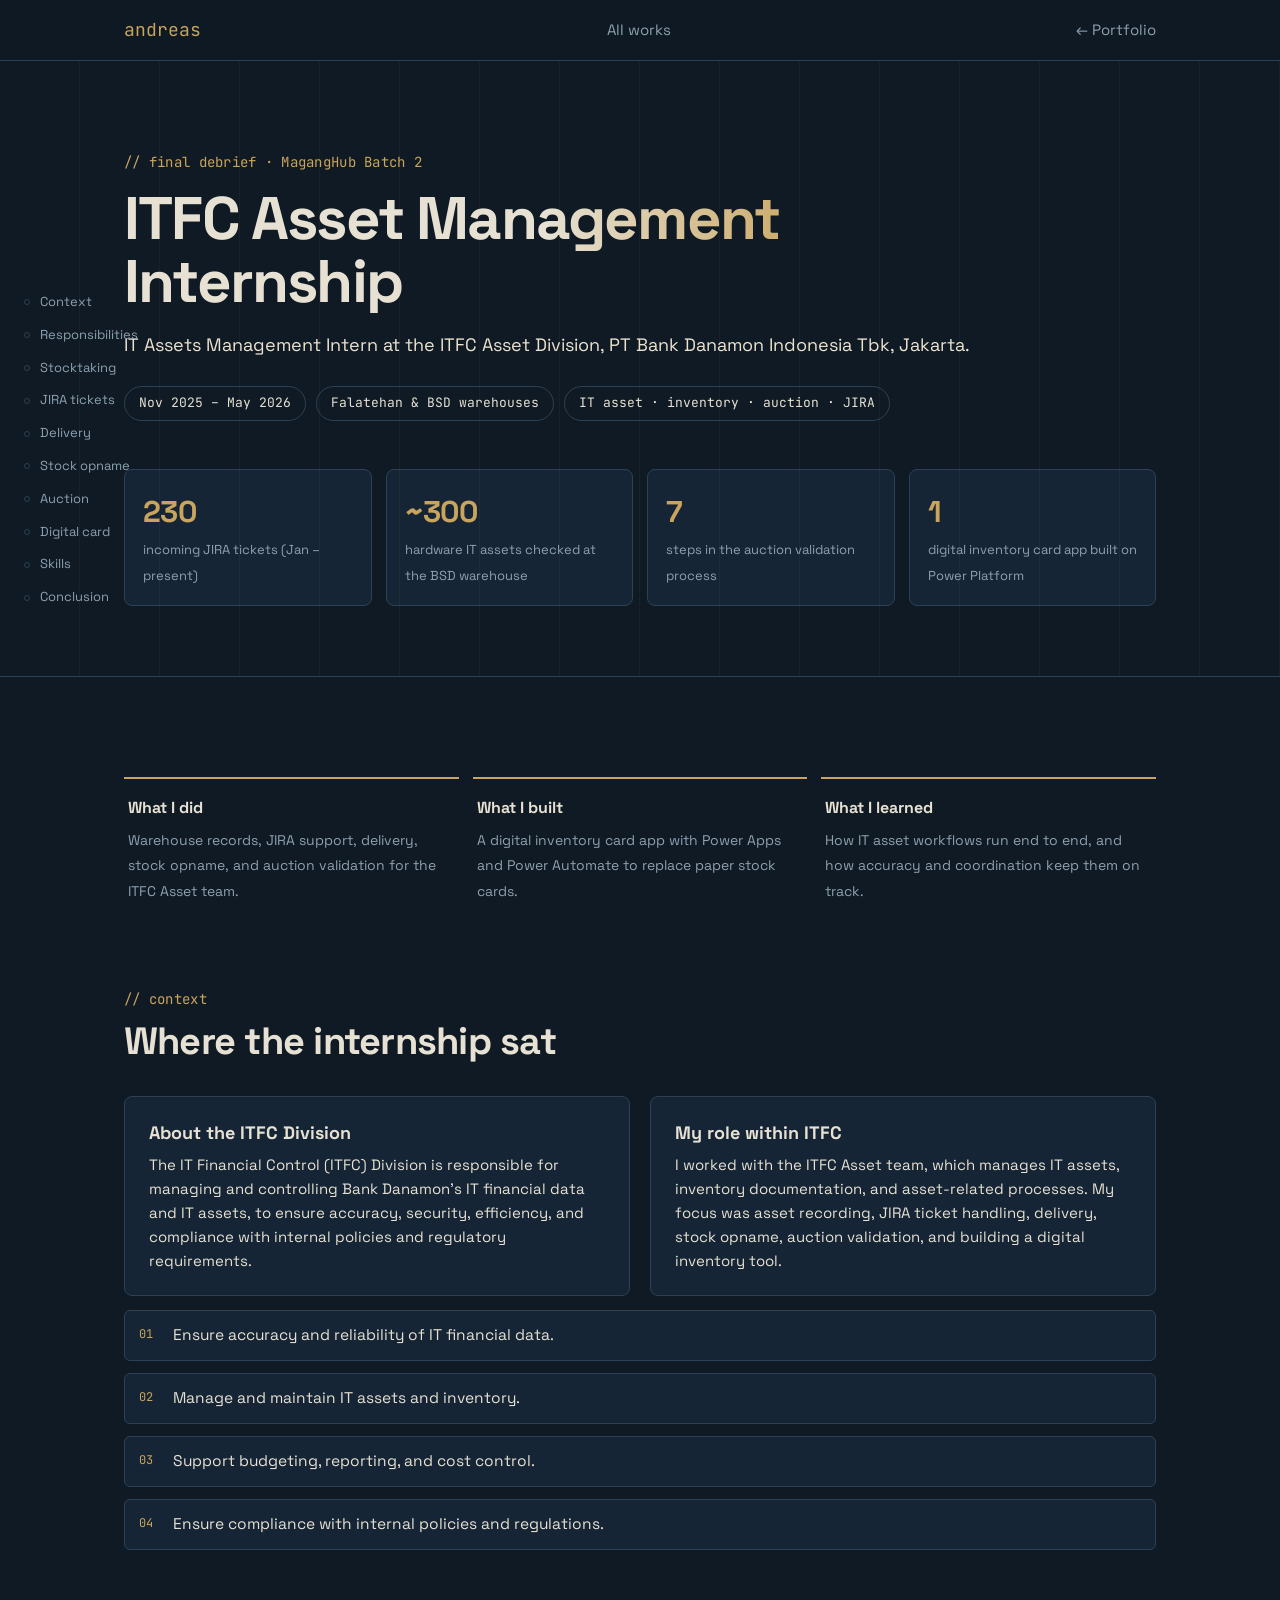
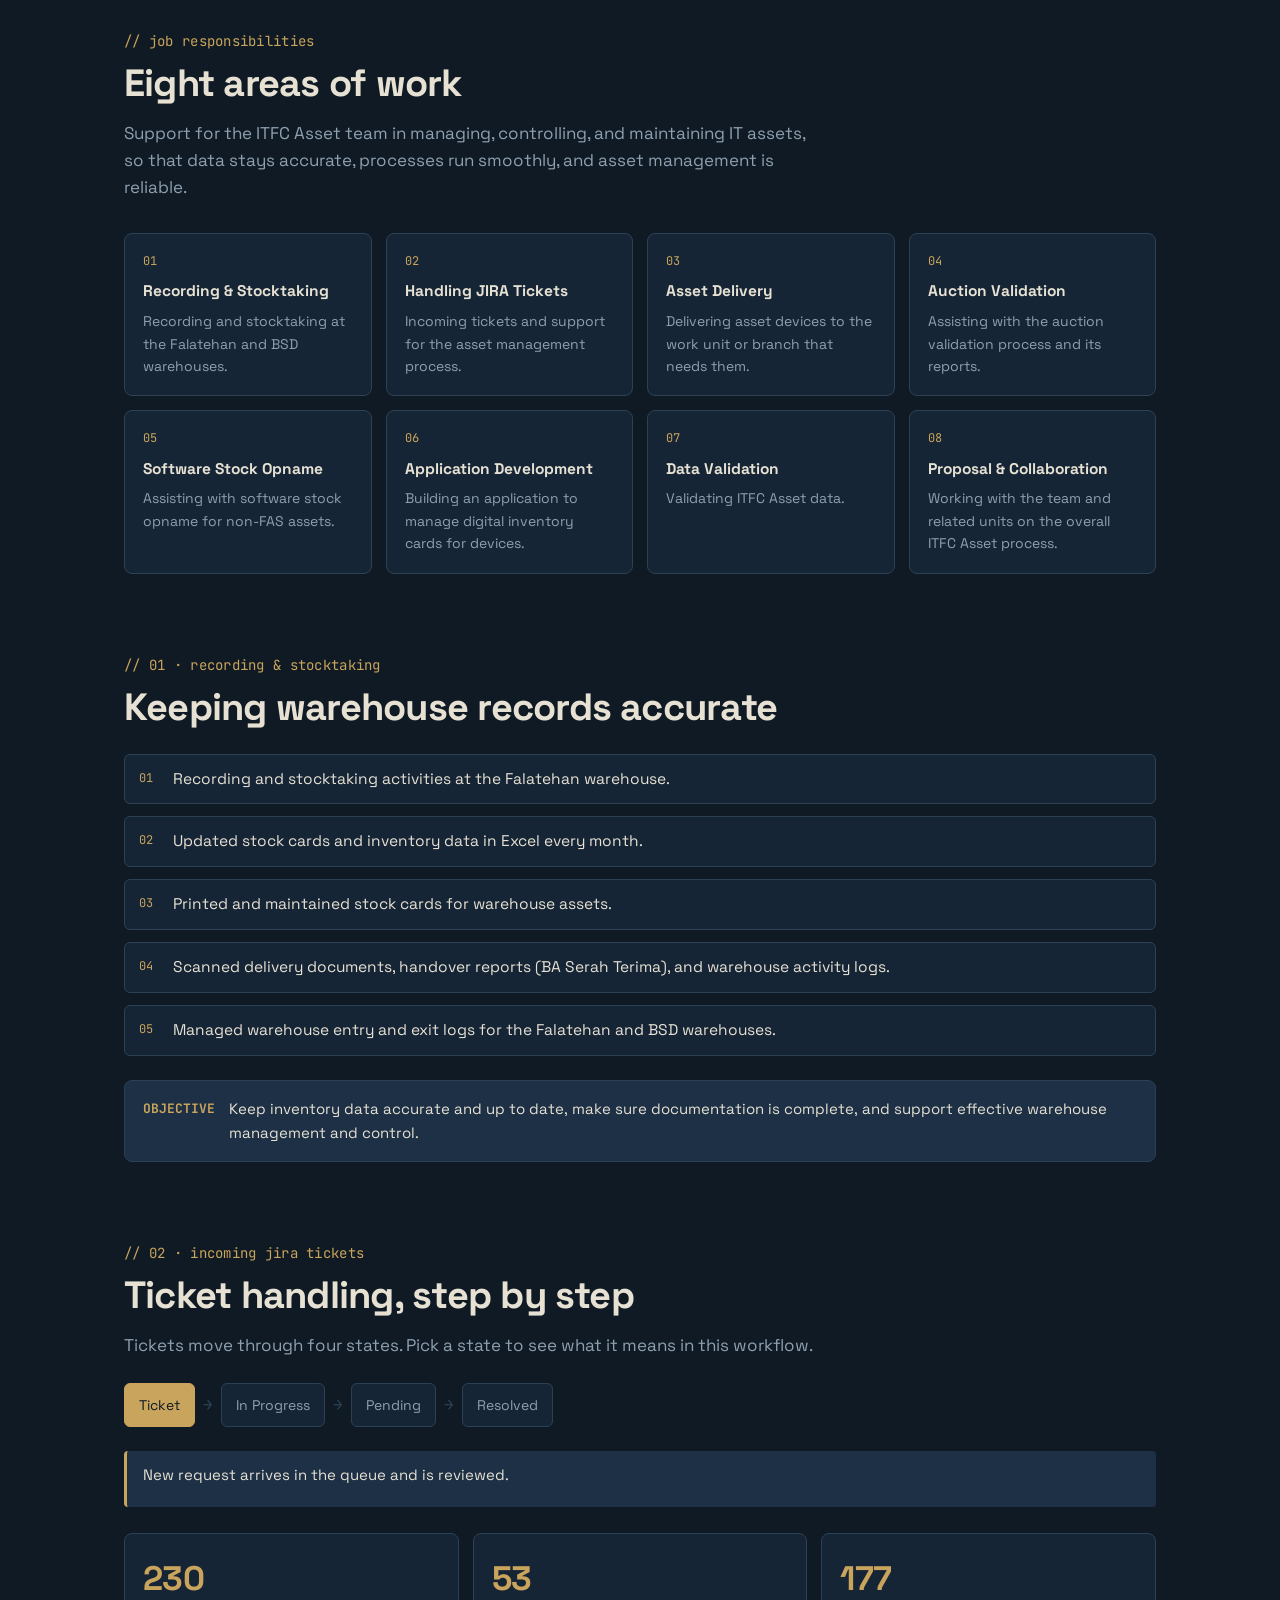
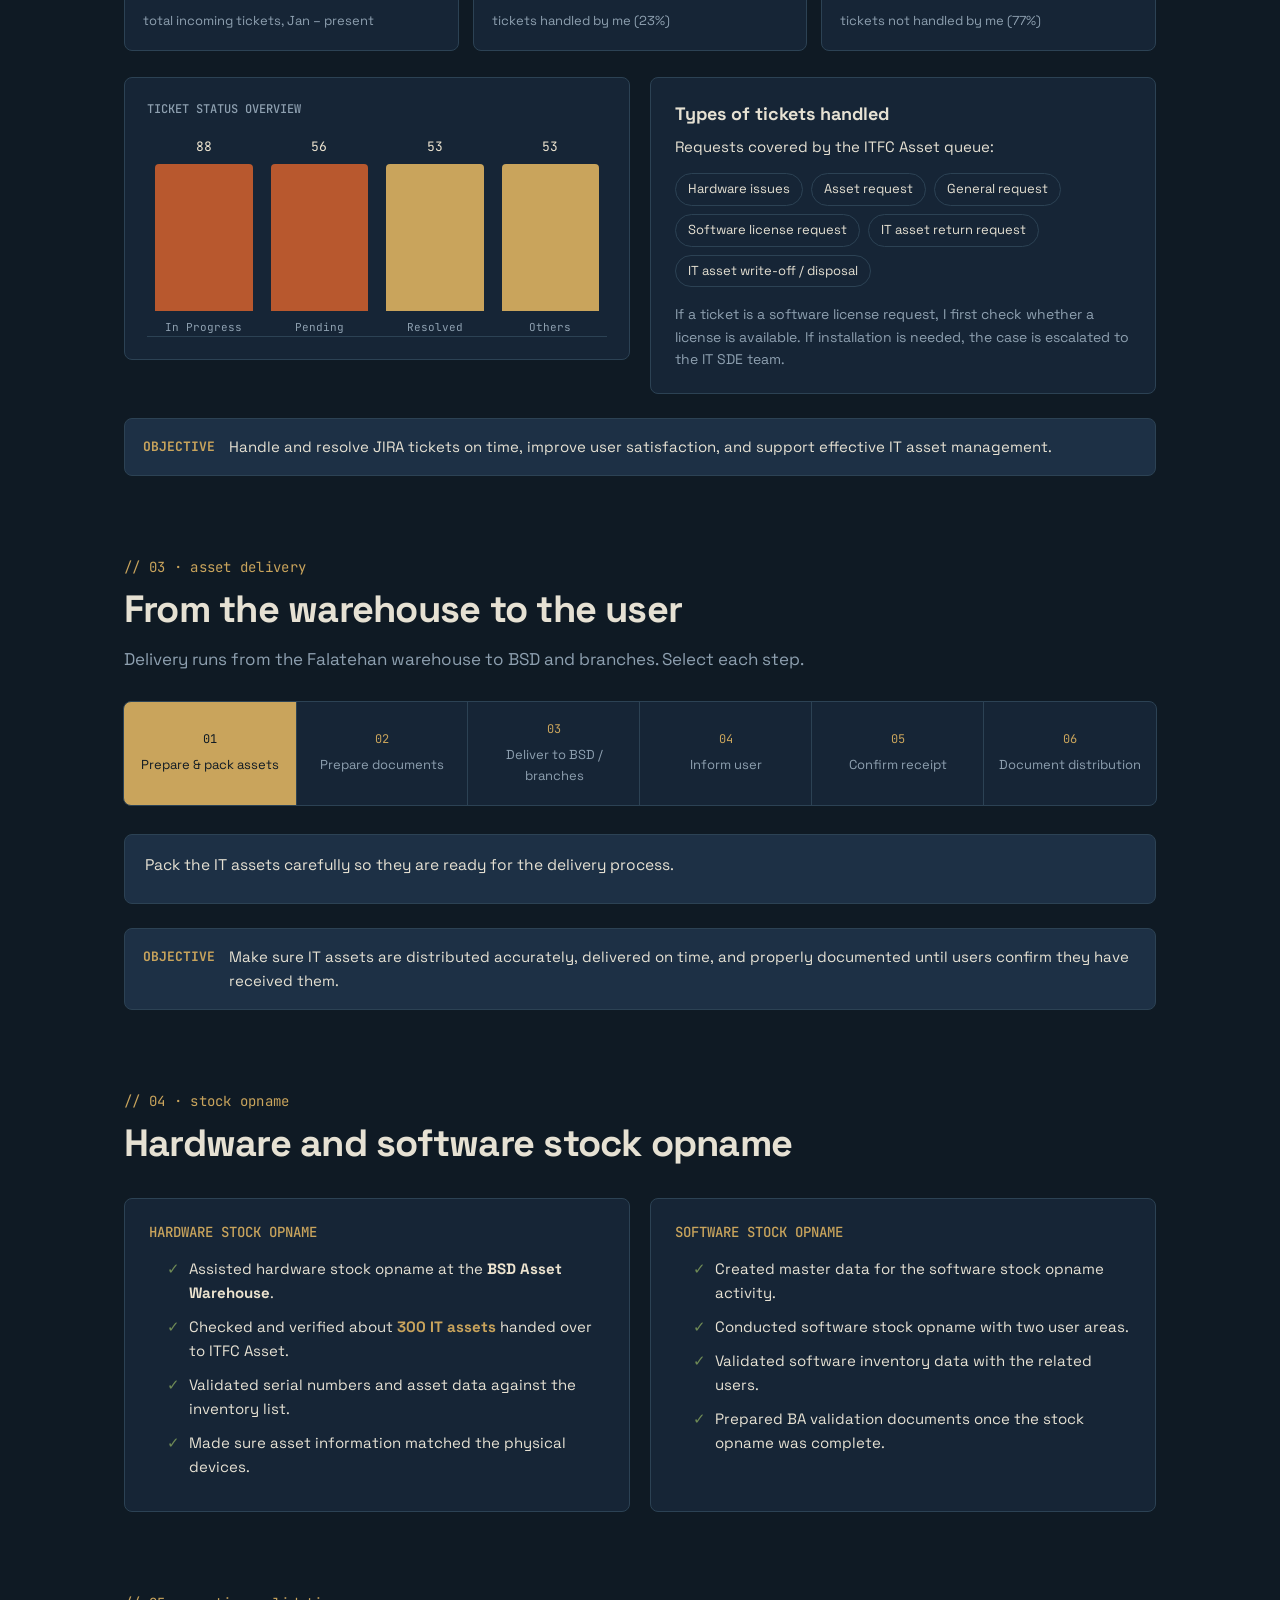
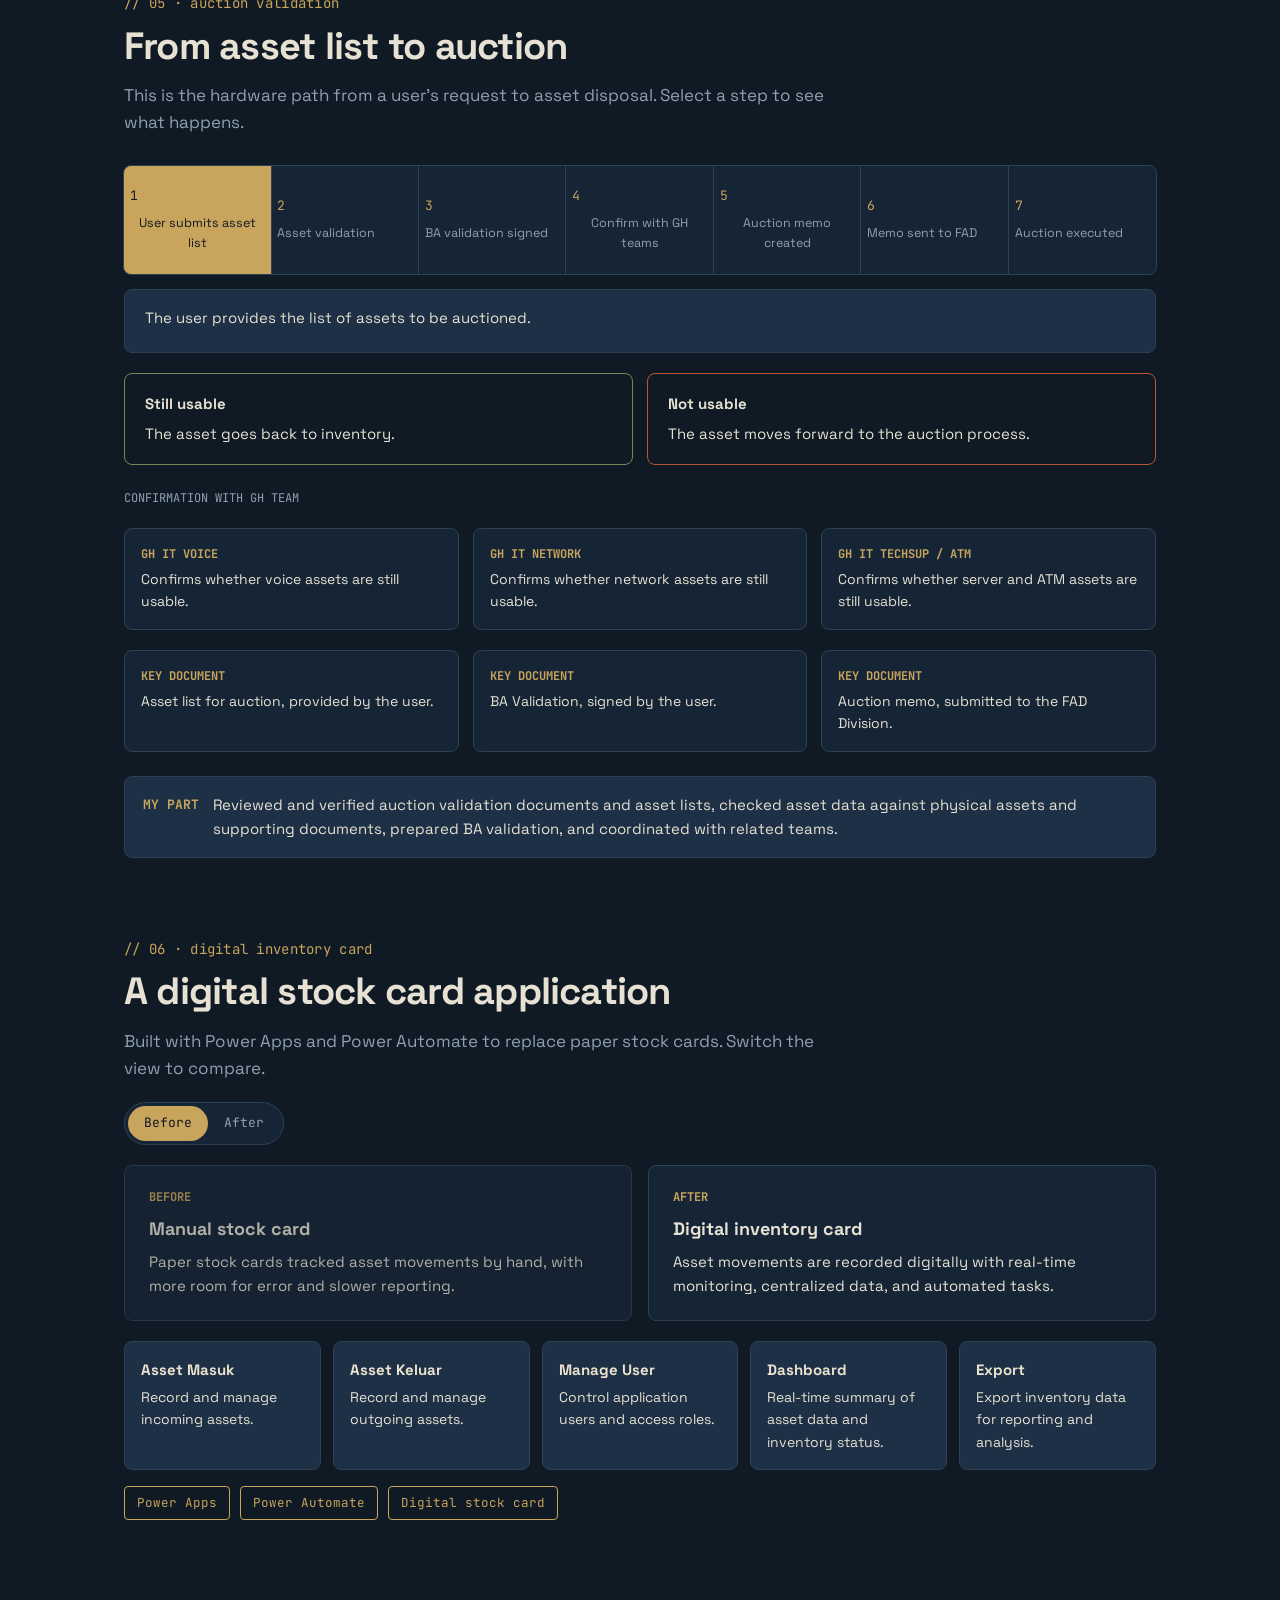
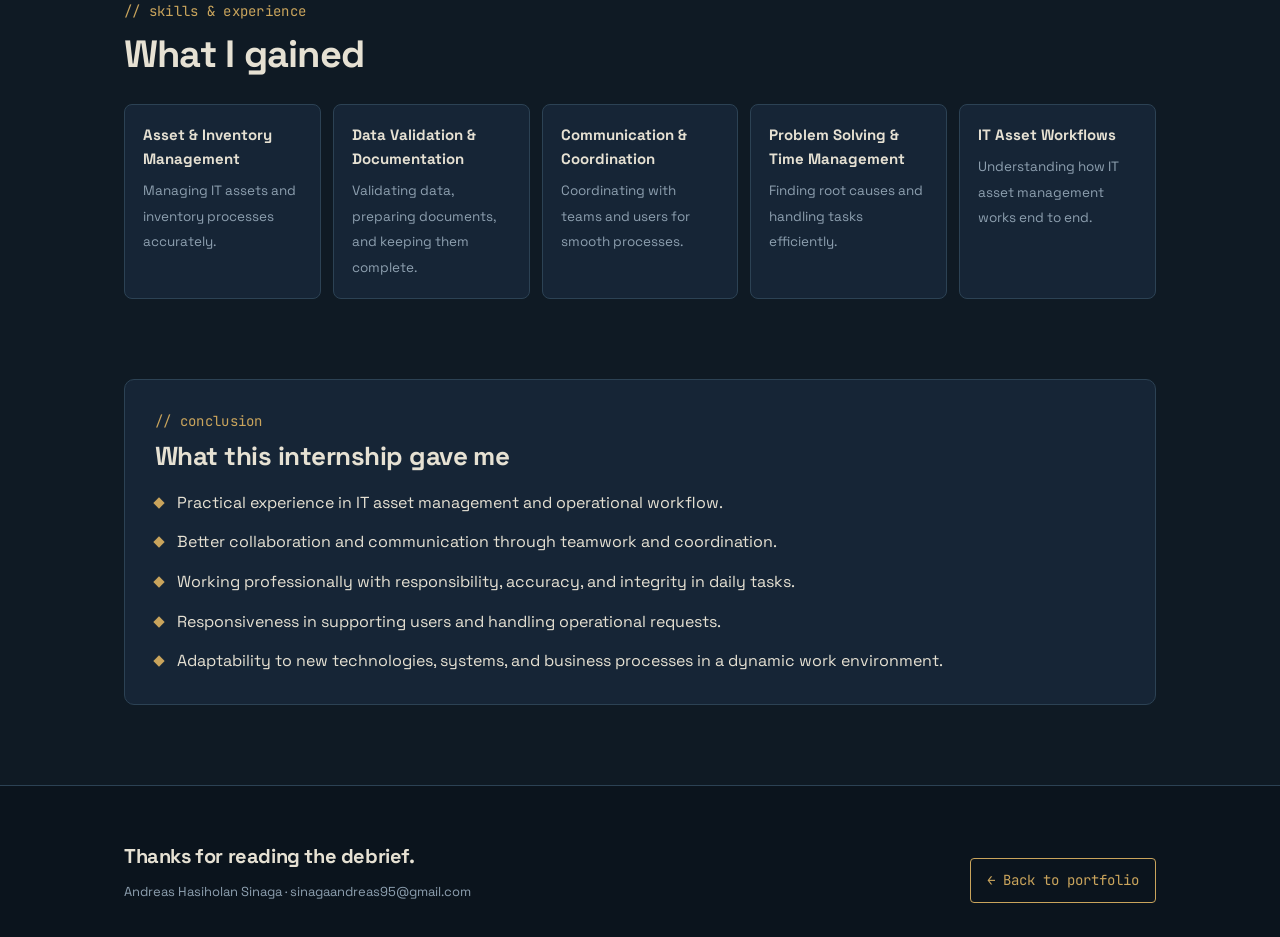
==== commit f68f869a: "Add files via upload" ====
--- a/debrief.html
+++ b/debrief.html
@@ -192,7 +192,7 @@
 
 <nav class="nav">
   <div class="wrap">
-    <a class="logo" href="index.html">ash<span>_</span></a>
+    <a class="logo" href="index.html">andreas</a>
     <a href="works.html">All works</a><a href="index.html#kerja">← Portfolio</a>
   </div>
 </nav>
